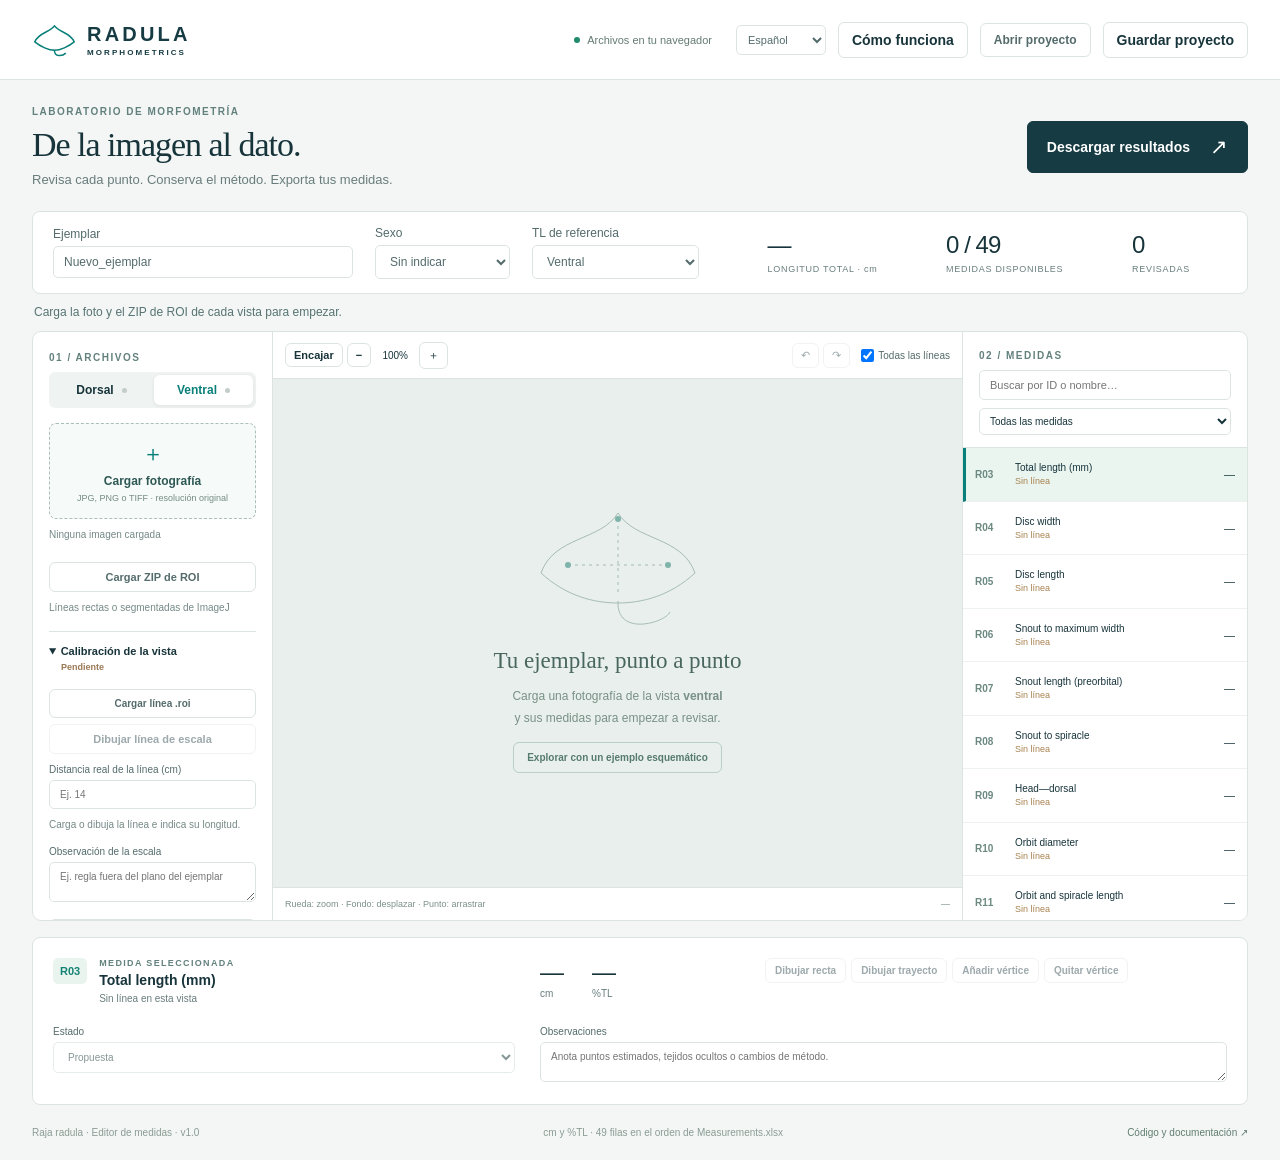
==== docs/editor/index.html @ f5a35a10 "Add bilingual browser editor for ImageJ ROI review and Excel export" ====
<!doctype html>
<html lang="es"><head><meta charset="utf-8"><meta name="viewport" content="width=device-width,initial-scale=1"><title>Raja radula · Editor de medidas</title><meta name="description" content="Revisa medidas morfométricas, edita ROI de ImageJ y exporta los resultados dorsal y ventral a Excel."><link rel="stylesheet" href="style.css"></head>
<body>
<header class="topbar"><a class="brand" href="./"><svg viewBox="0 0 48 36" aria-hidden="true"><path d="M24 3C19 10 7 10 3 20c6 5 15 9 21 9s15-4 21-9C41 10 29 10 24 3Zm0 25c-1 9 9 7 12 4"/></svg><span>RADULA<span class="brand-sub">MORPHOMETRICS</span></span></a><span class="local"><i></i> Archivos en tu navegador</span><button id="help" class="quiet">Cómo funciona</button><label class="button quiet">Abrir proyecto<input id="project-file" type="file" accept=".zip"></label><button id="save-project">Guardar proyecto</button></header>
<main>
<section class="heading"><div><p class="eyebrow">LABORATORIO DE MORFOMETRÍA</p><h1>De la imagen al dato.</h1><p>Revisa cada punto. Conserva el método. Exporta tus medidas.</p></div><button id="export" class="primary">Descargar resultados <span aria-hidden="true">↗</span></button></section>
<section class="specimen-bar" aria-label="Ejemplar"><label>Ejemplar<input id="specimen" value="Nuevo_ejemplar" maxlength="100"></label><label>Sexo<select id="sex"><option value="unknown">Sin indicar</option><option value="male">Macho</option><option value="female">Hembra</option></select></label><label>TL de referencia<select id="tl-view"><option>Dorsal</option><option selected>Ventral</option></select></label><div class="stat"><span id="tl-number">—</span><small>LONGITUD TOTAL · cm</small></div><div class="stat"><span id="count-number">0 / 49</span><small>MEDIDAS DISPONIBLES</small></div><div class="stat"><span id="review-number">0</span><small>REVISADAS</small></div></section>
<div id="message" role="status" aria-live="polite">Carga la foto y el ZIP de ROI de cada vista para empezar.</div>
<section class="workspace">
<aside class="assets"><p class="eyebrow">01 / ARCHIVOS</p><div class="tabs" role="tablist" aria-label="Vista"><button id="tab-dorsal" role="tab" aria-selected="false">Dorsal <i id="dot-dorsal"></i></button><button id="tab-ventral" role="tab" aria-selected="true">Ventral <i id="dot-ventral"></i></button></div>
<label class="upload"><span class="upload-icon">＋</span><strong>Cargar fotografía</strong><span>JPG, PNG o TIFF · resolución original</span><input id="image-file" type="file" accept="image/jpeg,image/png,image/tiff,.tif,.tiff"></label><p id="image-info" class="file-info">Ninguna imagen cargada</p>
<label class="button wide">Cargar ZIP de ROI<input id="rois-file" type="file" accept=".zip"></label><p id="roi-info" class="file-info">Líneas rectas o segmentadas de ImageJ</p>
<details class="calibration" open><summary>Calibración de la vista <span id="scale-badge">Pendiente</span></summary><label class="button wide">Cargar línea .roi<input id="cal-file" type="file" accept=".roi"></label><button id="draw-cal" class="wide">Dibujar línea de escala</button><label>Distancia real de la línea (cm)<input id="known-cm" type="number" min="0.0001" step="any" placeholder="Ej. 14"></label><p id="scale-info" class="file-info">Cada vista necesita su propia escala.</p><label>Observación de la escala<textarea id="scale-note" rows="2" placeholder="Ej. regla fuera del plano del ejemplar"></textarea></label></details>
<label class="button wide notes">Cargar observaciones CSV<input id="notes-file" type="file" accept=".csv"></label>
<div class="tip"><strong>Conserva las coordenadas</strong><p>Usa la misma imagen del paquete de ROI. La web no recorta ni cambia la resolución de tus archivos.</p></div>
</aside>
<div class="image-area"><div class="canvas-toolbar"><div><button id="fit" title="Encajar imagen">Encajar</button><button id="zoom-out" aria-label="Alejar">−</button><span id="zoom-label">100%</span><button id="zoom-in" aria-label="Acercar">＋</button></div><div><button id="undo" title="Deshacer (Ctrl+Z)" disabled>↶</button><button id="redo" title="Rehacer (Ctrl+Y)" disabled>↷</button><label class="check"><input id="show-all" type="checkbox" checked> Todas las líneas</label></div></div>
<div id="viewport" tabindex="0" aria-label="Imagen de medición. Rueda para ampliar, arrastra los puntos para corregir y el fondo para desplazar."><canvas id="canvas"></canvas><div id="empty"><svg viewBox="0 0 180 135" aria-hidden="true"><path d="M90 20C73 48 26 43 13 80c25 23 53 30 77 30s52-7 77-30c-13-37-60-32-77-60ZM90 108c-2 36 47 22 52 11"/><path d="M90 26v76M40 72l100 0" class="guide"/><circle cx="90" cy="26" r="3"/><circle cx="40" cy="72" r="3"/><circle cx="140" cy="72" r="3"/></svg><h2>Tu ejemplar, punto a punto</h2><p>Carga una fotografía de la vista <b id="empty-view">ventral</b><br>y sus medidas para empezar a revisar.</p><button id="demo">Explorar con un ejemplo esquemático</button></div></div>
<div class="canvas-footer"><span id="tool-hint">Rueda: zoom · Fondo: desplazar · Punto: arrastrar</span><span id="coordinates">—</span></div></div>
<aside class="measurements"><div class="measure-head"><p class="eyebrow">02 / MEDIDAS</p><input id="search" type="search" placeholder="Buscar por ID o nombre…" aria-label="Buscar medida"><select id="filter" aria-label="Filtrar medidas"><option value="all">Todas las medidas</option><option value="available">Con línea en esta vista</option><option value="proposed">Pendientes de revisión</option><option value="reviewed">Revisadas</option></select></div><div id="measure-list" role="list" aria-label="Medidas del dataset"></div></aside>
</section>
<section class="inspector" aria-label="Editar medida seleccionada"><div class="inspector-title"><span id="selected-id" class="id-tag">R03</span><div><p class="eyebrow">MEDIDA SELECCIONADA</p><h2 id="selected-name">Total length (mm)</h2><p id="method">Sin línea en esta vista</p></div></div><div class="measure-values"><strong id="selected-cm">—<small>cm</small></strong><strong id="selected-percent">—<small>%TL</small></strong></div><div class="edit-tools"><button id="draw-line">Dibujar recta</button><button id="draw-path">Dibujar trayecto</button><button id="add-point">Añadir vértice</button><button id="delete-point">Quitar vértice</button><button id="finish" hidden>Terminar trayecto</button><button id="cancel" hidden>Cancelar</button></div><label>Estado<select id="roi-status"><option value="proposed">Propuesta</option><option value="reviewed">Revisada</option><option value="excluded">Descartada</option></select></label><label class="note-label">Observaciones<textarea id="roi-note" rows="2" placeholder="Anota puntos estimados, tejidos ocultos o cambios de método."></textarea></label><label id="preference-label" hidden>Vista para el combinado<select id="preference"><option value="">Elegir vista…</option><option>Dorsal</option><option>Ventral</option></select></label></section>
<footer><span>Raja radula · Editor de medidas · v1.0</span><span>cm y %TL · 49 filas en el orden de Measurements.xlsx</span><a href="https://github.com/davidruizgarci/ImageJ_measurements" target="_blank" rel="noopener">Código y documentación ↗</a></footer>
</main>
<dialog id="help-dialog"><button class="dialog-close" id="close-help" aria-label="Cerrar ayuda">×</button><p class="eyebrow">DEL ROI AL EXCEL</p><h2>Un flujo de revisión completo.</h2><ol><li><b>Carga dorsal y ventral.</b> Para cada vista elige la fotografía exacta, su ZIP de ROI y su línea de calibración. Introduce la distancia conocida en cm.</li><li><b>Revisa las medidas.</b> Selecciona una fila y arrastra sus puntos. Para crear una línea, elige recta o trayecto. En un trayecto, haz clic en cada vértice y pulsa Terminar. La rueda amplía y el fondo se puede arrastrar.</li><li><b>Documenta tus decisiones.</b> Marca propuestas como revisadas o descartadas y escribe las incertidumbres. Las alturas requieren una vista lateral. En hembras, R33 queda sin valor.</li><li><b>Elige la TL.</b> R03 de la vista elegida es la referencia de todos los %TL. Si una medida aparece en ambas vistas, elige cuál pasa al combinado.</li><li><b>Descarga resultados.</b> El ZIP incluye tres Excel, ROI compatibles con Fiji, calibraciones, previews, datos auditables y un proyecto para continuar.</li></ol><p>En el Excel combinado, copia <b>Copiar_dataset!B3:C51</b> y pega solo valores en tu dataset. Los números se muestran con dos decimales; las medidas ausentes permanecen vacías.</p><p>Los trayectos suman sus segmentos, sin spline, y se identifican como tales en el Excel. No equivalen automáticamente a la distancia directa definida en un protocolo.</p><p><b>Guarda tu proyecto antes de cerrar.</b> No se guarda automáticamente en un servidor. Las imágenes se leen y procesan localmente. Los TIFF multipágina no se admiten.</p></dialog>
<script src="vendor/fflate.js"></script><script src="vendor/pako.js"></script><script src="vendor/UTIF.js"></script><script type="module" src="app.mjs"></script>
</body></html>
---- docs/editor/style.css ----
:root{font-family:Inter,"Segoe UI",sans-serif;color:#17343b;background:#f4f6f5;font-size:14px;--ink:#163b43;--teal:#087f79;--line:#dce4e1;--muted:#687c7c}*{box-sizing:border-box}body{margin:0}button,input,select,textarea{font:inherit;color:inherit}button,.button{border:1px solid var(--line);border-radius:6px;padding:9px 13px;background:#fff;cursor:pointer;text-align:center;font-weight:550;display:inline-flex;align-items:center;justify-content:center;gap:8px;text-decoration:none}button:hover,.button:hover{border-color:#8da9a4;background:#f0f7f5}button:disabled{opacity:.42;cursor:default}input,select,textarea{width:100%;padding:8px 10px;border:1px solid var(--line);border-radius:5px;background:#fff}textarea{resize:vertical}input:focus,select:focus,textarea:focus,button:focus-visible,.button:focus-within{outline:2px solid #35aaa0;outline-offset:2px}label{display:block;font-size:12px;color:#546b6c}label input,label select,label textarea{margin-top:5px}.button input,.upload input{position:absolute;width:1px;height:1px;opacity:0}.topbar{height:80px;background:#fff;border-bottom:1px solid var(--line);display:flex;align-items:center;gap:12px;padding:0 32px}.brand{color:var(--ink);display:flex;align-items:center;gap:10px;text-decoration:none;font-size:20px;letter-spacing:.16em;font-weight:750;margin-right:auto}.brand svg{width:45px;height:40px;fill:none;stroke:var(--teal);stroke-width:1.6}.brand-sub{display:block;font-size:8px;letter-spacing:.26em;font-weight:550;margin-top:2px}.local{font-size:11px;color:#647b73;display:flex;align-items:center;gap:7px;margin-right:12px}.local i{height:6px;width:6px;background:#208a6b;border-radius:50%}.quiet{background:transparent}.primary{background:var(--ink);color:#fff;border-color:var(--ink);padding:13px 19px}.primary:hover{background:#24525b;color:white}.primary span{font-size:21px;margin-left:12px}main{max-width:1900px;margin:auto;padding:26px 32px 0}.heading{display:flex;align-items:center;justify-content:space-between;margin-bottom:24px}.eyebrow{font-size:10px;font-weight:700;letter-spacing:.15em;color:#62817d;margin:0 0 9px}h1{font-family:Georgia,serif;font-size:34px;letter-spacing:-.03em;font-weight:500;margin:0}h2{font-size:16px;margin:0}.heading p:last-child{font-size:13px;color:var(--muted);margin:8px 0 0}.specimen-bar{display:flex;align-items:center;gap:22px;background:#fff;border:1px solid var(--line);border-radius:8px;padding:14px 20px}.specimen-bar>label:first-child{flex:1;max-width:300px}.specimen-bar>label{min-width:135px}.stat{margin-left:auto;min-width:95px}.stat span{display:block;font-size:24px;font-weight:500;letter-spacing:-.04em;font-variant-numeric:tabular-nums}.stat small{display:block;font-size:9px;letter-spacing:.08em;color:var(--muted);margin-top:5px}#message{font-size:12px;padding:11px 2px;min-height:37px;color:#567472}#message.error{color:#a54334}#message.success{color:#10705e}.workspace{display:grid;grid-template-columns:240px minmax(300px,1fr) 285px;border:1px solid var(--line);border-radius:9px;overflow:hidden;background:#fff;height:590px}.assets{padding:20px 16px;overflow:auto;border-right:1px solid var(--line)}.tabs{display:flex;background:#eff3f1;border-radius:6px;padding:3px;gap:3px;margin-bottom:15px}.tabs button{border:0;flex:1;background:transparent;font-size:12px;padding:8px}.tabs button[aria-selected=true]{background:#fff;box-shadow:0 1px 4px #18342a15;color:var(--teal)}.tabs i{width:5px;height:5px;border-radius:50%;background:#c3ceca}.tabs i.loaded{background:var(--teal)}.upload{display:flex;align-items:center;flex-direction:column;gap:5px;border:1px dashed #aabfb8;border-radius:7px;background:#f6faf8;padding:15px 5px;cursor:pointer;text-align:center}.upload:hover{background:#eaf5ef}.upload strong{font-size:12px;color:#2e5854}.upload span:last-of-type{font-size:9px;color:#748b82}.upload-icon{font-size:22px;color:var(--teal)}.file-info{font-size:10px;color:#758986;line-height:1.6;overflow-wrap:anywhere;margin:8px 0 13px}.wide{width:100%;font-size:11px;padding:8px;margin-top:6px}.calibration{border-top:1px solid var(--line);margin-top:15px;padding-top:13px}.calibration summary{font-size:11px;cursor:pointer;font-weight:600}.calibration summary span{display:block;font-size:9px;color:#9a7854;margin:5px 0 7px 12px}.calibration label{margin-top:10px;font-size:10px}.notes{margin-top:15px}.tip{border-left:2px solid #a6c8bd;padding-left:9px;margin-top:20px;font-size:10px;line-height:1.7;color:#7d8e87}.tip strong{font-weight:600;color:#536d63}.tip p{margin:3px 0}.image-area{display:flex;flex-direction:column;min-width:0}.canvas-toolbar{height:47px;display:flex;justify-content:space-between;align-items:center;padding:6px 12px;border-bottom:1px solid var(--line);gap:4px}.canvas-toolbar>div{display:flex;align-items:center;gap:4px}.canvas-toolbar button{padding:5px 8px;font-size:11px}.canvas-toolbar span{font-size:10px;min-width:40px;text-align:center}.check{display:flex;align-items:center;font-size:10px;white-space:nowrap;gap:4px}.check input{width:auto;margin:0 0 0 7px}#viewport{position:relative;flex:1;overflow:hidden;background:#e9efed;background-image:radial-gradient(#bacac4 0.6px,transparent .6px);background-size:16px 16px;touch-action:none;cursor:grab;min-height:280px}#canvas{display:block;width:100%;height:100%;position:absolute;inset:0}#empty{position:absolute;inset:0;display:flex;flex-direction:column;align-items:center;justify-content:center;pointer-events:none;text-align:center}#empty svg{width:180px;height:135px;fill:none;stroke:#7b9a90;stroke-width:1;opacity:.6;margin-bottom:20px}#empty svg .guide{stroke-dasharray:3 4}#empty svg circle{fill:#388d7d;stroke:none}#empty h2{font-family:Georgia,serif;font-size:23px;font-weight:400;color:#49675e}#empty p{font-size:12px;color:#789086;line-height:1.8}#empty button{font-size:10px;background:transparent;border-color:#b9cec4;color:#557a6e;pointer-events:auto}.canvas-footer{height:33px;display:flex;justify-content:space-between;align-items:center;padding:0 12px;font-size:9px;color:#7c9188;border-top:1px solid var(--line);gap:8px}.measurements{border-left:1px solid var(--line);display:flex;flex-direction:column;overflow:hidden}.measure-head{padding:18px 16px 12px;border-bottom:1px solid var(--line)}.measure-head input{font-size:11px;margin-bottom:8px}.measure-head select{font-size:10px;padding:6px}#measure-list{overflow:auto;flex:1}.measure-row{border:0;border-bottom:1px solid #eef2ef;width:100%;display:grid;grid-template-columns:35px 1fr 42px;gap:5px;text-align:left;padding:12px 12px;border-radius:0;background:white;align-items:center;font-size:10px;font-weight:400}.measure-row.active{background:#eaf5f0;border-left:3px solid var(--teal);padding-left:9px}.measure-row .rid{font-size:10px;color:#6b8980;font-weight:600}.measure-row .rname{line-height:1.5}.measure-row .rval{text-align:right;font-size:11px;font-variant-numeric:tabular-nums}.measure-row .rstatus{display:block;font-size:9px;color:#a7814e}.measure-row.reviewed .rstatus{color:#087966}.measure-row.excluded{text-decoration:line-through;opacity:.5}.inspector{display:grid;grid-template-columns:minmax(250px,1fr) 200px minmax(280px,1fr);gap:17px 25px;background:#fff;border:1px solid var(--line);border-radius:8px;margin-top:16px;padding:20px}.inspector-title{display:flex;gap:12px;align-items:flex-start}.id-tag{background:#eaf4ef;color:#138273;border-radius:5px;padding:7px;font-size:11px;font-weight:600}.inspector .eyebrow{margin-bottom:4px;font-size:9px}.inspector h2{font-size:14px;font-weight:550}.inspector #method{font-size:10px;color:var(--muted);margin:5px 0}.measure-values{display:flex;gap:28px;align-items:start}.measure-values strong{font-size:24px;font-weight:400;font-variant-numeric:tabular-nums}.measure-values small{display:block;font-size:10px;color:var(--muted);margin-top:2px}.edit-tools{display:flex;flex-wrap:wrap;gap:5px;align-content:flex-start}.edit-tools button{font-size:10px;padding:6px 9px}.edit-tools button.active,#draw-cal.active{background:var(--teal);color:white}.inspector>label{font-size:10px}.note-label{grid-column:span 2}footer{display:flex;justify-content:space-between;padding:22px 0;color:#8a9c94;font-size:10px;gap:15px}footer a{color:#607d71;text-decoration:none}dialog{border:1px solid var(--line);border-radius:14px;width:min(650px,90vw);padding:35px;line-height:1.8;box-shadow:0 24px 80px #132d3540}dialog::backdrop{background:#102c3855;backdrop-filter:blur(3px)}dialog ol{padding-left:22px}dialog li{margin-top:12px}dialog p{font-size:12px;color:#627974}dialog h2{font-family:Georgia,serif;font-size:27px;font-weight:400}.dialog-close{position:absolute;right:14px;top:14px;border:0;font-size:20px;padding:3px 8px}[hidden]{display:none!important}@media(min-width:1600px){.workspace{height:660px;grid-template-columns:255px 1fr 310px}}@media(max-width:1100px){main{padding:20px 16px}.topbar{padding:0 16px}.local{display:none}.workspace{grid-template-columns:205px 1fr 230px}.canvas-toolbar .check{display:none}.specimen-bar{gap:12px}.stat small{font-size:8px}.inspector{grid-template-columns:1fr 150px}.edit-tools{grid-column:span 2}.note-label{grid-column:auto}}@media(max-width:760px){.topbar{height:auto;padding:14px;flex-wrap:wrap}.brand{flex:1 0 55%;font-size:17px}.topbar button,.topbar .button{font-size:10px;padding:7px}.heading{gap:10px}h1{font-size:28px}.heading .primary{font-size:11px;padding:9px}.heading .primary span{display:none}.heading p:last-child{font-size:11px}.specimen-bar{flex-wrap:wrap}.specimen-bar>label{flex:1;min-width:100px}.stat{margin:0;flex:1}.stat span{font-size:21px}.workspace{height:auto;grid-template-columns:1fr}.assets{border-right:0;max-height:300px;border-bottom:1px solid var(--line)}.assets .tip{display:none}.image-area{height:450px}.measurements{border-left:0;border-top:1px solid var(--line);height:340px}.inspector{grid-template-columns:1fr}.inspector .edit-tools,.inspector .note-label{grid-column:auto}footer{flex-wrap:wrap}}
.language{display:flex;align-items:center;gap:6px;font-size:10px}.language select{width:90px;margin:0;font-size:11px;padding:7px}.language span{display:none}@media(max-width:760px){.language select{width:85px}}
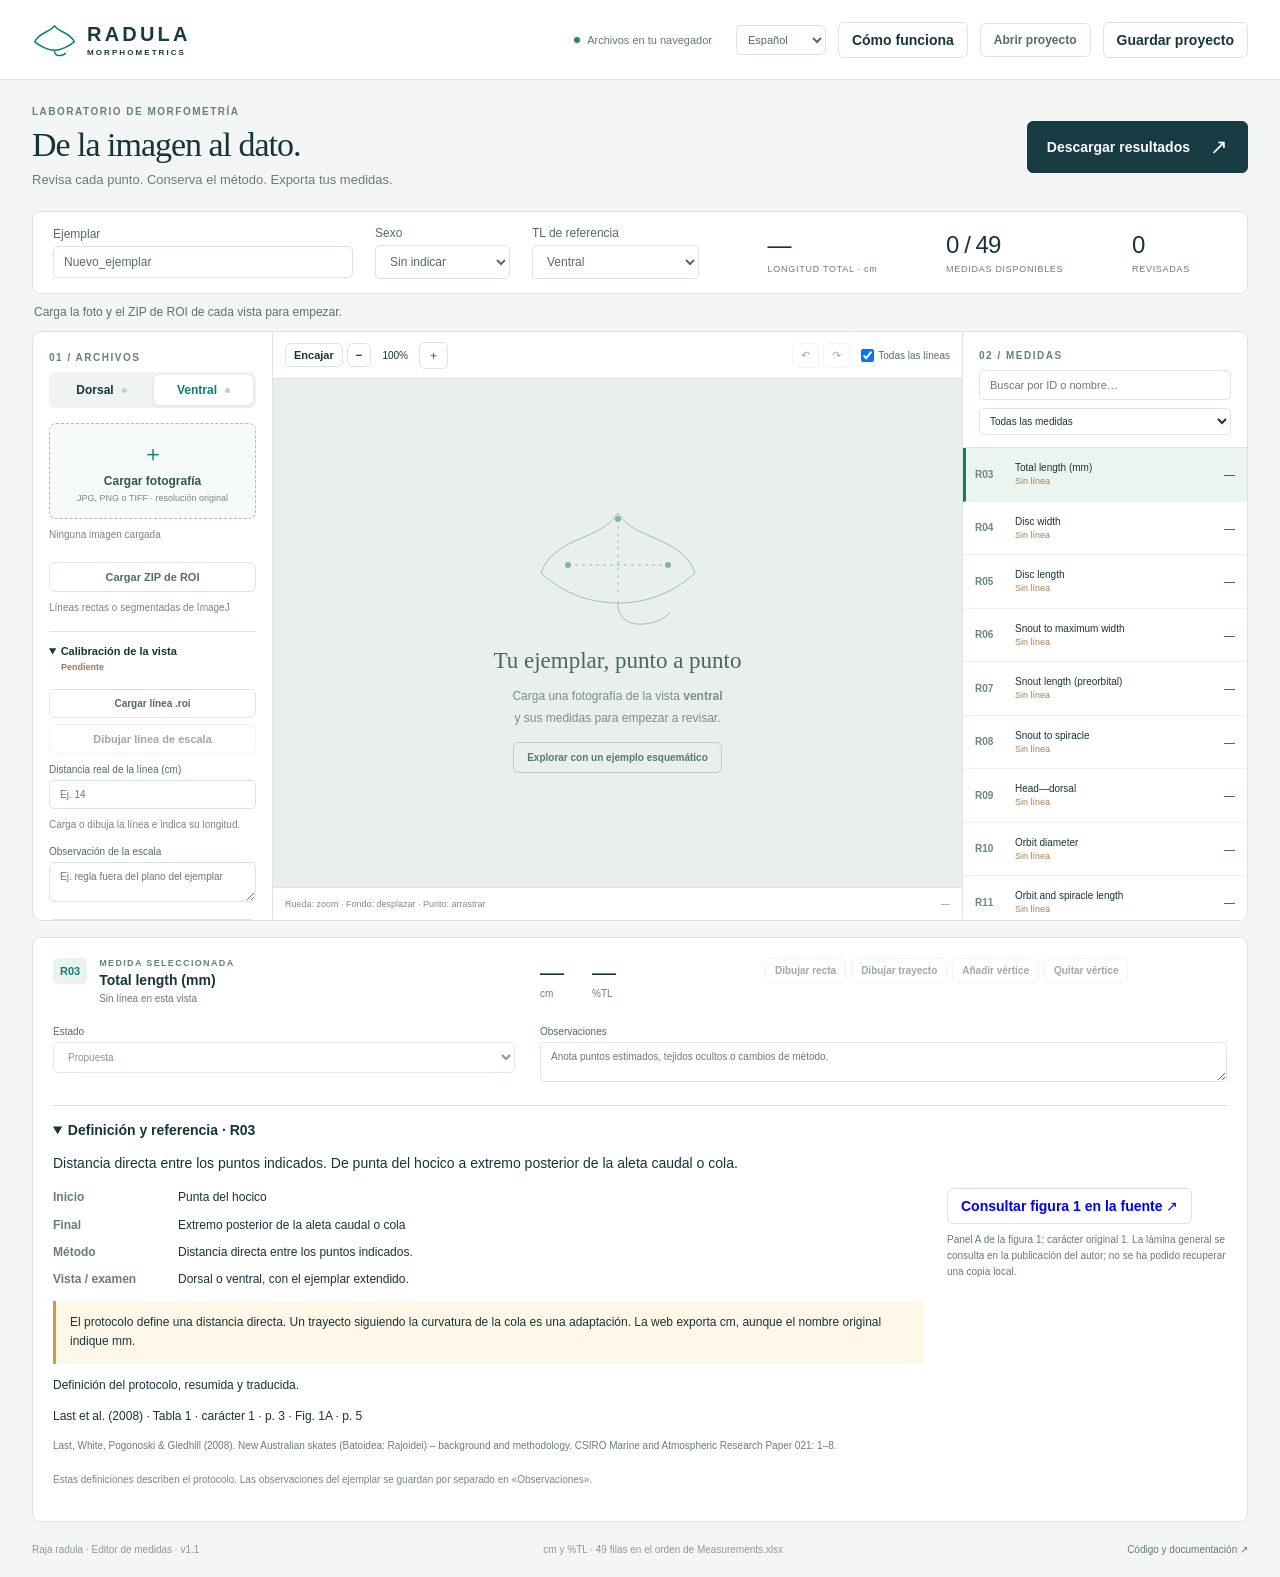
==== commit 9240ba94: "Add bilingual measurement definitions, source figures and Excel dictionary" ====
--- a/docs/editor/index.html
+++ b/docs/editor/index.html
@@ -19,9 +19,15 @@
 <div class="canvas-footer"><span id="tool-hint">Rueda: zoom · Fondo: desplazar · Punto: arrastrar</span><span id="coordinates">—</span></div></div>
 <aside class="measurements"><div class="measure-head"><p class="eyebrow">02 / MEDIDAS</p><input id="search" type="search" placeholder="Buscar por ID o nombre…" aria-label="Buscar medida"><select id="filter" aria-label="Filtrar medidas"><option value="all">Todas las medidas</option><option value="available">Con línea en esta vista</option><option value="proposed">Pendientes de revisión</option><option value="reviewed">Revisadas</option></select></div><div id="measure-list" role="list" aria-label="Medidas del dataset"></div></aside>
 </section>
-<section class="inspector" aria-label="Editar medida seleccionada"><div class="inspector-title"><span id="selected-id" class="id-tag">R03</span><div><p class="eyebrow">MEDIDA SELECCIONADA</p><h2 id="selected-name">Total length (mm)</h2><p id="method">Sin línea en esta vista</p></div></div><div class="measure-values"><strong id="selected-cm">—<small>cm</small></strong><strong id="selected-percent">—<small>%TL</small></strong></div><div class="edit-tools"><button id="draw-line">Dibujar recta</button><button id="draw-path">Dibujar trayecto</button><button id="add-point">Añadir vértice</button><button id="delete-point">Quitar vértice</button><button id="finish" hidden>Terminar trayecto</button><button id="cancel" hidden>Cancelar</button></div><label>Estado<select id="roi-status"><option value="proposed">Propuesta</option><option value="reviewed">Revisada</option><option value="excluded">Descartada</option></select></label><label class="note-label">Observaciones<textarea id="roi-note" rows="2" placeholder="Anota puntos estimados, tejidos ocultos o cambios de método."></textarea></label><label id="preference-label" hidden>Vista para el combinado<select id="preference"><option value="">Elegir vista…</option><option>Dorsal</option><option>Ventral</option></select></label></section>
-<footer><span>Raja radula · Editor de medidas · v1.0</span><span>cm y %TL · 49 filas en el orden de Measurements.xlsx</span><a href="https://github.com/davidruizgarci/ImageJ_measurements" target="_blank" rel="noopener">Código y documentación ↗</a></footer>
+<section class="inspector" aria-label="Editar medida seleccionada"><div class="inspector-title"><span id="selected-id" class="id-tag">R03</span><div><p class="eyebrow">MEDIDA SELECCIONADA</p><h2 id="selected-name">Total length (mm)</h2><p id="method">Sin línea en esta vista</p></div></div><div class="measure-values"><strong id="selected-cm">—<small>cm</small></strong><strong id="selected-percent">—<small>%TL</small></strong></div><div class="edit-tools"><button id="draw-line">Dibujar recta</button><button id="draw-path">Dibujar trayecto</button><button id="add-point">Añadir vértice</button><button id="delete-point">Quitar vértice</button><button id="finish" hidden>Terminar trayecto</button><button id="cancel" hidden>Cancelar</button></div><label>Estado<select id="roi-status"><option value="proposed">Propuesta</option><option value="reviewed">Revisada</option><option value="excluded">Descartada</option></select></label><label class="note-label">Observaciones<textarea id="roi-note" rows="2" placeholder="Anota puntos estimados, tejidos ocultos o cambios de método."></textarea></label><label id="preference-label" hidden>Vista para el combinado<select id="preference"><option value="">Elegir vista…</option><option>Dorsal</option><option>Ventral</option></select></label><details id="reference-card" class="reference-card" open>
+<summary id="reference-summary">Definición y referencia</summary>
+<p id="reference-definition" class="reference-definition"></p>
+<div class="reference-layout"><div><dl id="reference-fields"></dl><p id="reference-caveat" class="reference-caveat"></p><p id="reference-status"></p><p id="reference-location"></p><p id="reference-citation"></p></div>
+<figure id="reference-figure"><button id="open-reference" type="button"><img id="reference-thumbnail" alt=""><span id="reference-open-label"></span></button><a id="reference-external" class="button" target="_blank" rel="noopener" hidden></a><figcaption id="reference-caption"></figcaption></figure></div>
+<p id="reference-separation" class="file-info"></p></details></section>
+<footer><span>Raja radula · Editor de medidas · v1.1</span><span>cm y %TL · 49 filas en el orden de Measurements.xlsx</span><a href="https://github.com/davidruizgarci/ImageJ_measurements" target="_blank" rel="noopener">Código y documentación ↗</a></footer>
 </main>
+<dialog id="reference-dialog" aria-labelledby="reference-dialog-title"><button id="close-reference" class="dialog-close" type="button" aria-label="Cerrar ilustración">×</button><h2 id="reference-dialog-title"></h2><p id="reference-dialog-context"></p><div id="reference-image-frame"><img id="reference-full" alt=""></div><p id="reference-credit"></p><a id="reference-source" target="_blank" rel="noopener"></a></dialog>
 <dialog id="help-dialog"><button class="dialog-close" id="close-help" aria-label="Cerrar ayuda">×</button><p class="eyebrow">DEL ROI AL EXCEL</p><h2>Un flujo de revisión completo.</h2><ol><li><b>Carga dorsal y ventral.</b> Para cada vista elige la fotografía exacta, su ZIP de ROI y su línea de calibración. Introduce la distancia conocida en cm.</li><li><b>Revisa las medidas.</b> Selecciona una fila y arrastra sus puntos. Para crear una línea, elige recta o trayecto. En un trayecto, haz clic en cada vértice y pulsa Terminar. La rueda amplía y el fondo se puede arrastrar.</li><li><b>Documenta tus decisiones.</b> Marca propuestas como revisadas o descartadas y escribe las incertidumbres. Las alturas requieren una vista lateral. En hembras, R33 queda sin valor.</li><li><b>Elige la TL.</b> R03 de la vista elegida es la referencia de todos los %TL. Si una medida aparece en ambas vistas, elige cuál pasa al combinado.</li><li><b>Descarga resultados.</b> El ZIP incluye tres Excel, ROI compatibles con Fiji, calibraciones, previews, datos auditables y un proyecto para continuar.</li></ol><p>En el Excel combinado, copia <b>Copiar_dataset!B3:C51</b> y pega solo valores en tu dataset. Los números se muestran con dos decimales; las medidas ausentes permanecen vacías.</p><p>Los trayectos suman sus segmentos, sin spline, y se identifican como tales en el Excel. No equivalen automáticamente a la distancia directa definida en un protocolo.</p><p><b>Guarda tu proyecto antes de cerrar.</b> No se guarda automáticamente en un servidor. Las imágenes se leen y procesan localmente. Los TIFF multipágina no se admiten.</p></dialog>
 <script src="vendor/fflate.js"></script><script src="vendor/pako.js"></script><script src="vendor/UTIF.js"></script><script type="module" src="app.mjs"></script>
 </body></html>
--- a/docs/editor/style.css
+++ b/docs/editor/style.css
@@ -1,2 +1,4 @@
 :root{font-family:Inter,"Segoe UI",sans-serif;color:#17343b;background:#f4f6f5;font-size:14px;--ink:#163b43;--teal:#087f79;--line:#dce4e1;--muted:#687c7c}*{box-sizing:border-box}body{margin:0}button,input,select,textarea{font:inherit;color:inherit}button,.button{border:1px solid var(--line);border-radius:6px;padding:9px 13px;background:#fff;cursor:pointer;text-align:center;font-weight:550;display:inline-flex;align-items:center;justify-content:center;gap:8px;text-decoration:none}button:hover,.button:hover{border-color:#8da9a4;background:#f0f7f5}button:disabled{opacity:.42;cursor:default}input,select,textarea{width:100%;padding:8px 10px;border:1px solid var(--line);border-radius:5px;background:#fff}textarea{resize:vertical}input:focus,select:focus,textarea:focus,button:focus-visible,.button:focus-within{outline:2px solid #35aaa0;outline-offset:2px}label{display:block;font-size:12px;color:#546b6c}label input,label select,label textarea{margin-top:5px}.button input,.upload input{position:absolute;width:1px;height:1px;opacity:0}.topbar{height:80px;background:#fff;border-bottom:1px solid var(--line);display:flex;align-items:center;gap:12px;padding:0 32px}.brand{color:var(--ink);display:flex;align-items:center;gap:10px;text-decoration:none;font-size:20px;letter-spacing:.16em;font-weight:750;margin-right:auto}.brand svg{width:45px;height:40px;fill:none;stroke:var(--teal);stroke-width:1.6}.brand-sub{display:block;font-size:8px;letter-spacing:.26em;font-weight:550;margin-top:2px}.local{font-size:11px;color:#647b73;display:flex;align-items:center;gap:7px;margin-right:12px}.local i{height:6px;width:6px;background:#208a6b;border-radius:50%}.quiet{background:transparent}.primary{background:var(--ink);color:#fff;border-color:var(--ink);padding:13px 19px}.primary:hover{background:#24525b;color:white}.primary span{font-size:21px;margin-left:12px}main{max-width:1900px;margin:auto;padding:26px 32px 0}.heading{display:flex;align-items:center;justify-content:space-between;margin-bottom:24px}.eyebrow{font-size:10px;font-weight:700;letter-spacing:.15em;color:#62817d;margin:0 0 9px}h1{font-family:Georgia,serif;font-size:34px;letter-spacing:-.03em;font-weight:500;margin:0}h2{font-size:16px;margin:0}.heading p:last-child{font-size:13px;color:var(--muted);margin:8px 0 0}.specimen-bar{display:flex;align-items:center;gap:22px;background:#fff;border:1px solid var(--line);border-radius:8px;padding:14px 20px}.specimen-bar>label:first-child{flex:1;max-width:300px}.specimen-bar>label{min-width:135px}.stat{margin-left:auto;min-width:95px}.stat span{display:block;font-size:24px;font-weight:500;letter-spacing:-.04em;font-variant-numeric:tabular-nums}.stat small{display:block;font-size:9px;letter-spacing:.08em;color:var(--muted);margin-top:5px}#message{font-size:12px;padding:11px 2px;min-height:37px;color:#567472}#message.error{color:#a54334}#message.success{color:#10705e}.workspace{display:grid;grid-template-columns:240px minmax(300px,1fr) 285px;border:1px solid var(--line);border-radius:9px;overflow:hidden;background:#fff;height:590px}.assets{padding:20px 16px;overflow:auto;border-right:1px solid var(--line)}.tabs{display:flex;background:#eff3f1;border-radius:6px;padding:3px;gap:3px;margin-bottom:15px}.tabs button{border:0;flex:1;background:transparent;font-size:12px;padding:8px}.tabs button[aria-selected=true]{background:#fff;box-shadow:0 1px 4px #18342a15;color:var(--teal)}.tabs i{width:5px;height:5px;border-radius:50%;background:#c3ceca}.tabs i.loaded{background:var(--teal)}.upload{display:flex;align-items:center;flex-direction:column;gap:5px;border:1px dashed #aabfb8;border-radius:7px;background:#f6faf8;padding:15px 5px;cursor:pointer;text-align:center}.upload:hover{background:#eaf5ef}.upload strong{font-size:12px;color:#2e5854}.upload span:last-of-type{font-size:9px;color:#748b82}.upload-icon{font-size:22px;color:var(--teal)}.file-info{font-size:10px;color:#758986;line-height:1.6;overflow-wrap:anywhere;margin:8px 0 13px}.wide{width:100%;font-size:11px;padding:8px;margin-top:6px}.calibration{border-top:1px solid var(--line);margin-top:15px;padding-top:13px}.calibration summary{font-size:11px;cursor:pointer;font-weight:600}.calibration summary span{display:block;font-size:9px;color:#9a7854;margin:5px 0 7px 12px}.calibration label{margin-top:10px;font-size:10px}.notes{margin-top:15px}.tip{border-left:2px solid #a6c8bd;padding-left:9px;margin-top:20px;font-size:10px;line-height:1.7;color:#7d8e87}.tip strong{font-weight:600;color:#536d63}.tip p{margin:3px 0}.image-area{display:flex;flex-direction:column;min-width:0}.canvas-toolbar{height:47px;display:flex;justify-content:space-between;align-items:center;padding:6px 12px;border-bottom:1px solid var(--line);gap:4px}.canvas-toolbar>div{display:flex;align-items:center;gap:4px}.canvas-toolbar button{padding:5px 8px;font-size:11px}.canvas-toolbar span{font-size:10px;min-width:40px;text-align:center}.check{display:flex;align-items:center;font-size:10px;white-space:nowrap;gap:4px}.check input{width:auto;margin:0 0 0 7px}#viewport{position:relative;flex:1;overflow:hidden;background:#e9efed;background-image:radial-gradient(#bacac4 0.6px,transparent .6px);background-size:16px 16px;touch-action:none;cursor:grab;min-height:280px}#canvas{display:block;width:100%;height:100%;position:absolute;inset:0}#empty{position:absolute;inset:0;display:flex;flex-direction:column;align-items:center;justify-content:center;pointer-events:none;text-align:center}#empty svg{width:180px;height:135px;fill:none;stroke:#7b9a90;stroke-width:1;opacity:.6;margin-bottom:20px}#empty svg .guide{stroke-dasharray:3 4}#empty svg circle{fill:#388d7d;stroke:none}#empty h2{font-family:Georgia,serif;font-size:23px;font-weight:400;color:#49675e}#empty p{font-size:12px;color:#789086;line-height:1.8}#empty button{font-size:10px;background:transparent;border-color:#b9cec4;color:#557a6e;pointer-events:auto}.canvas-footer{height:33px;display:flex;justify-content:space-between;align-items:center;padding:0 12px;font-size:9px;color:#7c9188;border-top:1px solid var(--line);gap:8px}.measurements{border-left:1px solid var(--line);display:flex;flex-direction:column;overflow:hidden}.measure-head{padding:18px 16px 12px;border-bottom:1px solid var(--line)}.measure-head input{font-size:11px;margin-bottom:8px}.measure-head select{font-size:10px;padding:6px}#measure-list{overflow:auto;flex:1}.measure-row{border:0;border-bottom:1px solid #eef2ef;width:100%;display:grid;grid-template-columns:35px 1fr 42px;gap:5px;text-align:left;padding:12px 12px;border-radius:0;background:white;align-items:center;font-size:10px;font-weight:400}.measure-row.active{background:#eaf5f0;border-left:3px solid var(--teal);padding-left:9px}.measure-row .rid{font-size:10px;color:#6b8980;font-weight:600}.measure-row .rname{line-height:1.5}.measure-row .rval{text-align:right;font-size:11px;font-variant-numeric:tabular-nums}.measure-row .rstatus{display:block;font-size:9px;color:#a7814e}.measure-row.reviewed .rstatus{color:#087966}.measure-row.excluded{text-decoration:line-through;opacity:.5}.inspector{display:grid;grid-template-columns:minmax(250px,1fr) 200px minmax(280px,1fr);gap:17px 25px;background:#fff;border:1px solid var(--line);border-radius:8px;margin-top:16px;padding:20px}.inspector-title{display:flex;gap:12px;align-items:flex-start}.id-tag{background:#eaf4ef;color:#138273;border-radius:5px;padding:7px;font-size:11px;font-weight:600}.inspector .eyebrow{margin-bottom:4px;font-size:9px}.inspector h2{font-size:14px;font-weight:550}.inspector #method{font-size:10px;color:var(--muted);margin:5px 0}.measure-values{display:flex;gap:28px;align-items:start}.measure-values strong{font-size:24px;font-weight:400;font-variant-numeric:tabular-nums}.measure-values small{display:block;font-size:10px;color:var(--muted);margin-top:2px}.edit-tools{display:flex;flex-wrap:wrap;gap:5px;align-content:flex-start}.edit-tools button{font-size:10px;padding:6px 9px}.edit-tools button.active,#draw-cal.active{background:var(--teal);color:white}.inspector>label{font-size:10px}.note-label{grid-column:span 2}footer{display:flex;justify-content:space-between;padding:22px 0;color:#8a9c94;font-size:10px;gap:15px}footer a{color:#607d71;text-decoration:none}dialog{border:1px solid var(--line);border-radius:14px;width:min(650px,90vw);padding:35px;line-height:1.8;box-shadow:0 24px 80px #132d3540}dialog::backdrop{background:#102c3855;backdrop-filter:blur(3px)}dialog ol{padding-left:22px}dialog li{margin-top:12px}dialog p{font-size:12px;color:#627974}dialog h2{font-family:Georgia,serif;font-size:27px;font-weight:400}.dialog-close{position:absolute;right:14px;top:14px;border:0;font-size:20px;padding:3px 8px}[hidden]{display:none!important}@media(min-width:1600px){.workspace{height:660px;grid-template-columns:255px 1fr 310px}}@media(max-width:1100px){main{padding:20px 16px}.topbar{padding:0 16px}.local{display:none}.workspace{grid-template-columns:205px 1fr 230px}.canvas-toolbar .check{display:none}.specimen-bar{gap:12px}.stat small{font-size:8px}.inspector{grid-template-columns:1fr 150px}.edit-tools{grid-column:span 2}.note-label{grid-column:auto}}@media(max-width:760px){.topbar{height:auto;padding:14px;flex-wrap:wrap}.brand{flex:1 0 55%;font-size:17px}.topbar button,.topbar .button{font-size:10px;padding:7px}.heading{gap:10px}h1{font-size:28px}.heading .primary{font-size:11px;padding:9px}.heading .primary span{display:none}.heading p:last-child{font-size:11px}.specimen-bar{flex-wrap:wrap}.specimen-bar>label{flex:1;min-width:100px}.stat{margin:0;flex:1}.stat span{font-size:21px}.workspace{height:auto;grid-template-columns:1fr}.assets{border-right:0;max-height:300px;border-bottom:1px solid var(--line)}.assets .tip{display:none}.image-area{height:450px}.measurements{border-left:0;border-top:1px solid var(--line);height:340px}.inspector{grid-template-columns:1fr}.inspector .edit-tools,.inspector .note-label{grid-column:auto}footer{flex-wrap:wrap}}
 .language{display:flex;align-items:center;gap:6px;font-size:10px}.language select{width:90px;margin:0;font-size:11px;padding:7px}.language span{display:none}@media(max-width:760px){.language select{width:85px}}
+
+.reference-card{grid-column:1/-1;min-width:0;border-top:1px solid var(--line);padding-top:16px;margin-top:4px}.reference-card summary{font-size:14px;font-weight:650;cursor:pointer}.reference-definition{font-size:14px;line-height:1.6;max-width:1000px}.reference-layout{display:grid;grid-template-columns:minmax(0,1fr) 280px;gap:24px}.reference-layout dl{display:grid;grid-template-columns:110px minmax(0,1fr);gap:8px 15px;font-size:12px;line-height:1.6;margin:0}.reference-layout dt{font-weight:650;color:var(--muted)}.reference-layout dd{margin:0}.reference-caveat{padding:12px 14px;border-left:3px solid #d39b39;background:#fff8e9;font-size:12px;line-height:1.6}.reference-layout p{font-size:12px;line-height:1.6}.reference-layout figure{margin:0;min-width:0}.reference-layout figure button{display:flex;flex-direction:column;width:100%;font-size:12px}.reference-layout figure img{width:100%;height:180px;object-fit:contain;background:white}.reference-layout figcaption{font-size:10px;line-height:1.6;margin-top:8px;color:var(--muted)}#reference-citation{font-size:10px;color:var(--muted)}#reference-dialog{width:min(1000px,95vw);max-height:93vh;overflow:auto;padding:28px}#reference-dialog h2{font:550 18px Inter,"Segoe UI",sans-serif;padding-right:25px}#reference-image-frame{overflow:auto;background:white;max-height:62vh;border:1px solid var(--line)}#reference-full{display:block;width:100%;min-width:640px;height:auto}#reference-source{font-size:12px;color:var(--teal)}@media(max-width:760px){.reference-layout{grid-template-columns:1fr}.reference-layout figure{max-width:320px}.reference-layout dl{grid-template-columns:80px minmax(0,1fr)}#reference-dialog{padding:22px 15px}}
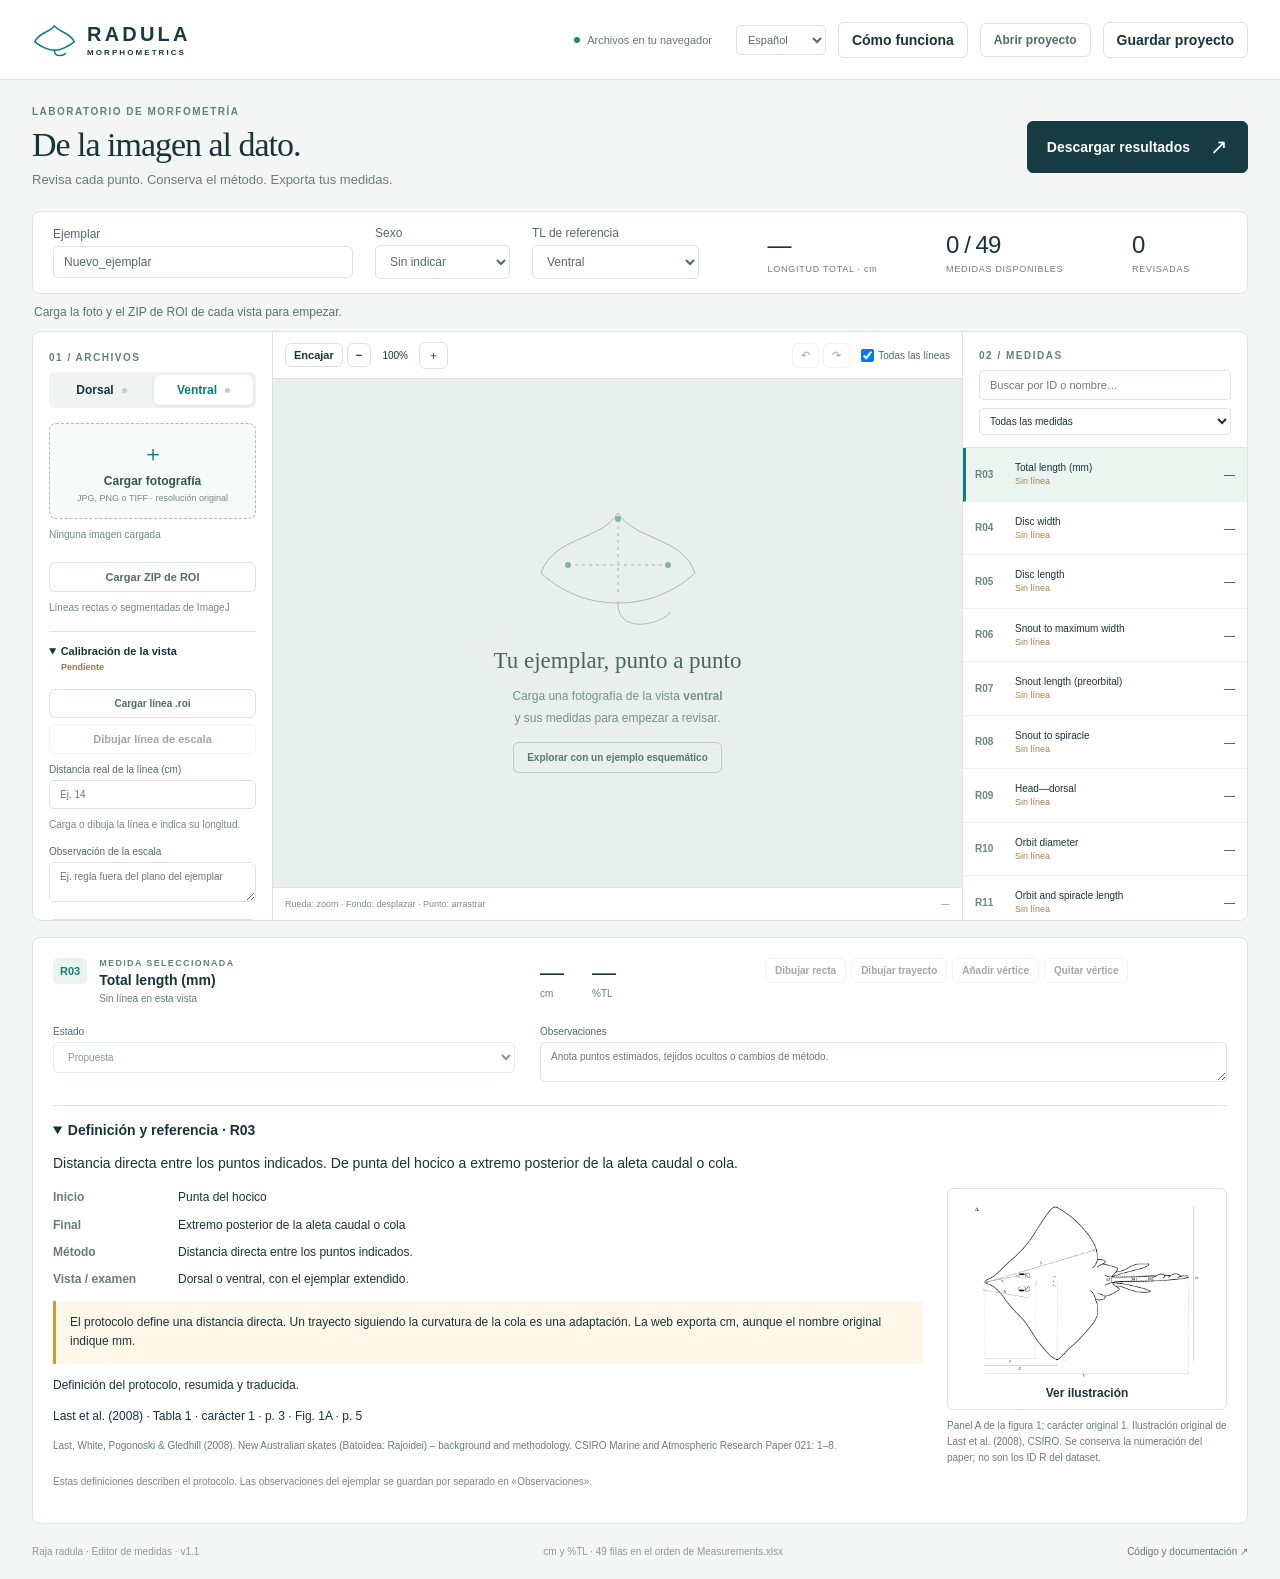
==== commit 8e6784bf: "Integrate user-supplied dorsal and ventral reference panels" ====
--- a/docs/editor/index.html
+++ b/docs/editor/index.html
@@ -23,7 +23,7 @@
 <summary id="reference-summary">Definición y referencia</summary>
 <p id="reference-definition" class="reference-definition"></p>
 <div class="reference-layout"><div><dl id="reference-fields"></dl><p id="reference-caveat" class="reference-caveat"></p><p id="reference-status"></p><p id="reference-location"></p><p id="reference-citation"></p></div>
-<figure id="reference-figure"><button id="open-reference" type="button"><img id="reference-thumbnail" alt=""><span id="reference-open-label"></span></button><a id="reference-external" class="button" target="_blank" rel="noopener" hidden></a><figcaption id="reference-caption"></figcaption></figure></div>
+<figure id="reference-figure"><button id="open-reference" type="button"><img id="reference-thumbnail" alt=""><span id="reference-open-label"></span></button><figcaption id="reference-caption"></figcaption></figure></div>
 <p id="reference-separation" class="file-info"></p></details></section>
 <footer><span>Raja radula · Editor de medidas · v1.1</span><span>cm y %TL · 49 filas en el orden de Measurements.xlsx</span><a href="https://github.com/davidruizgarci/ImageJ_measurements" target="_blank" rel="noopener">Código y documentación ↗</a></footer>
 </main>
